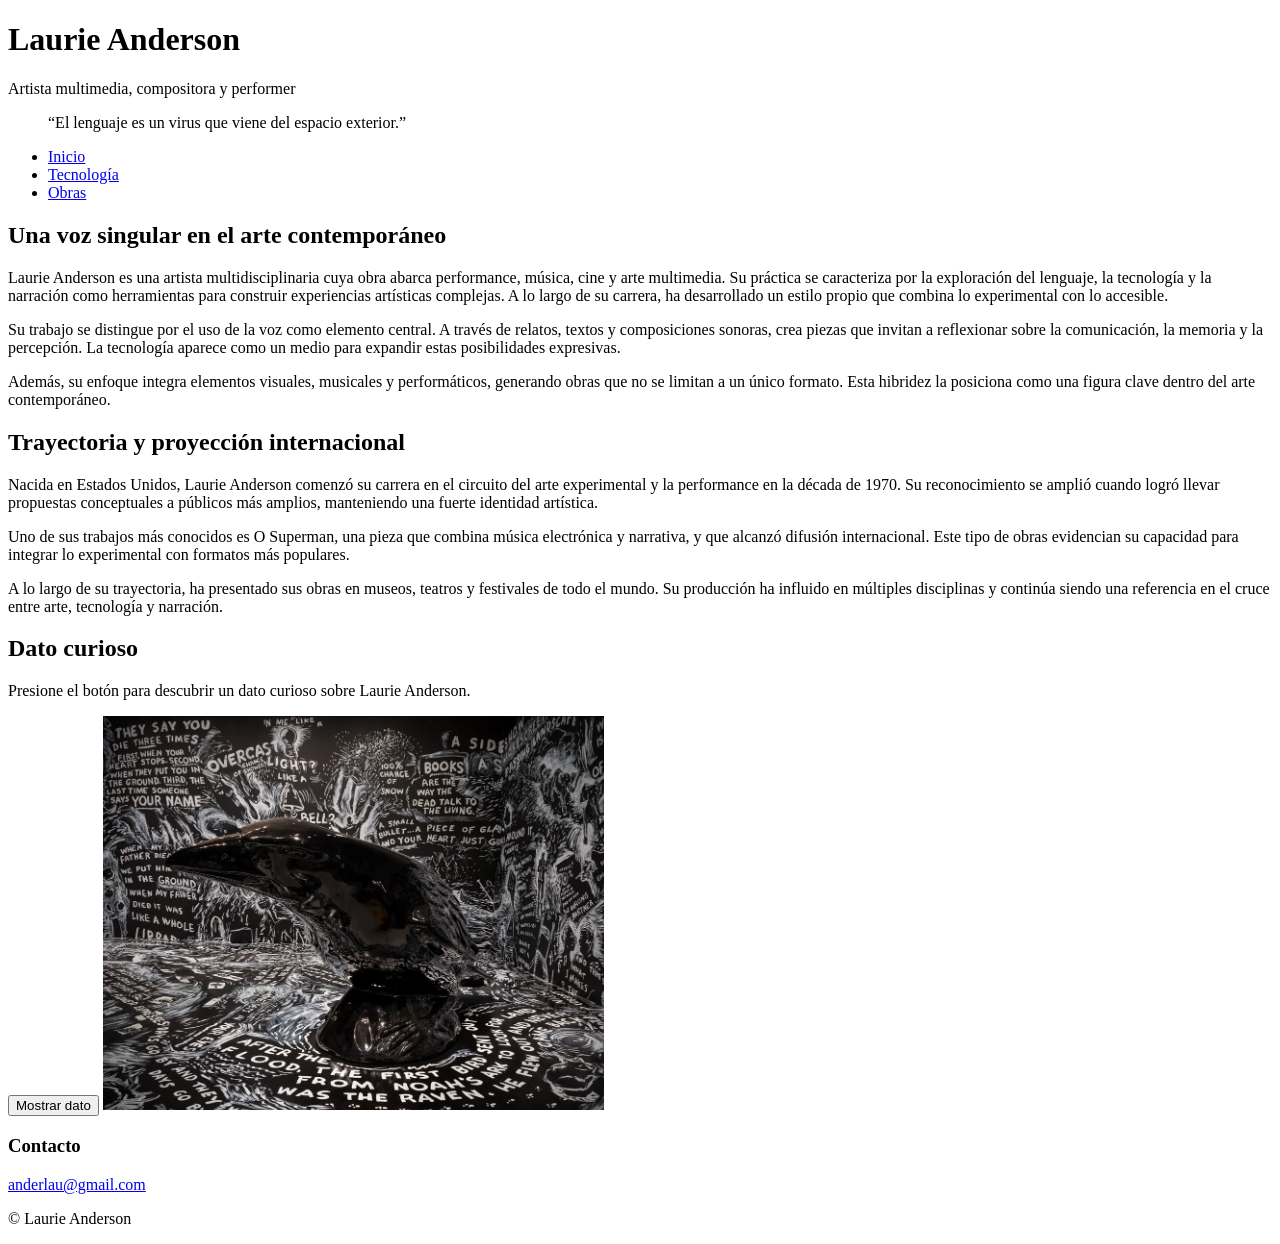
==== index.html @ 85d1b0fb "Carga inicial del código anterior Se utilizó como base la página anterior ya que mantiene el tema, s" ====
<!DOCTYPE html>
<html lang="es">

<head>

    <meta charset="UTF-8">

    <title>Laurie Anderson | Inicio</title>

    <link rel="preconnect" href="https://fonts.googleapis.com">
    <link rel="preconnect" href="https://fonts.gstatic.com" crossorigin>
    <link href="https://fonts.googleapis.com/css2?family=Abel&display=swap" rel="stylesheet">

    <link rel="stylesheet" href="css/styles.css">

</head>
<!--Conector de java a html-->
<body>
    <div class="contenedor">

<div class="banner">

    <h1>Laurie Anderson</h1>

    <p class="subtitulo">
        Artista multimedia, compositora y performer
    </p>

    <blockquote> <!--Consejo de la IA-->

    “El lenguaje es un virus que viene del espacio exterior.” <br>

    </blockquote>

</div>

<!--Menú de navegación-->
<nav> 

    <ul>

    <li><a href="index.html">Inicio</a></li>

    <li><a href="tecnologias.html">Tecnología</a></li>

    <li><a href="obras.html">Obras</a></li>

    </ul>

</nav>

<main>

    <section class="columnas"> <!--para el css--> 

        <article>

        <h2>Una voz singular en el arte contemporáneo</h2>

        <p>Laurie Anderson es una artista multidisciplinaria cuya obra abarca performance, música, cine y arte multimedia. Su práctica se caracteriza por la exploración del lenguaje, la tecnología y la narración como herramientas para construir experiencias artísticas complejas. A lo largo de su carrera, ha desarrollado un estilo propio que combina lo experimental con lo accesible.</p>

        <p>Su trabajo se distingue por el uso de la voz como elemento central. A través de relatos, textos y composiciones sonoras, crea piezas que invitan a reflexionar sobre la comunicación, la memoria y la percepción. La tecnología aparece como un medio para expandir estas posibilidades expresivas.</p>

        <p>Además, su enfoque integra elementos visuales, musicales y performáticos, generando obras que no se limitan a un único formato. Esta hibridez la posiciona como una figura clave dentro del arte contemporáneo.</p>

        </article>

<article>

<h2>Trayectoria y proyección internacional</h2>

<p>Nacida en Estados Unidos, Laurie Anderson comenzó su carrera en el circuito del arte experimental y la performance en la década de 1970. Su reconocimiento se amplió cuando logró llevar propuestas conceptuales a públicos más amplios, manteniendo una fuerte identidad artística.</p>

<p>Uno de sus trabajos más conocidos es O Superman, una pieza que combina música electrónica y narrativa, y que alcanzó difusión internacional. Este tipo de obras evidencian su capacidad para integrar lo experimental con formatos más populares.</p>

<p>A lo largo de su trayectoria, ha presentado sus obras en museos, teatros y festivales de todo el mundo. Su producción ha influido en múltiples disciplinas y continúa siendo una referencia en el cruce entre arte, tecnología y narración.</p>

</article>

<article>

<h2>Dato curioso</h2> <!--Buscar el dato-->

<p id="dato"> <!--conector de java a html-->
Presione el botón para descubrir un dato curioso sobre Laurie Anderson.
</p>

<button id="nuevoDato"> <!--Contenedor a parte? probar-->
Mostrar dato
</button>

<img id="andersonimagen" src="img/anderson-10.png" alt="Laurie Anderson"> <!--la imagen base + id del java-->

</article>

</section>

</main>

<footer>

    <div class="contacto-footer"> <!--para el css-->

        <div class="contacto">

            <h3>Contacto</h3>

            <a href="mailto:anderlau@gmail.com">
                anderlau@gmail.com
            </a>

        </div>


        <p class="copyright">
            © Laurie Anderson
        </p>

    </div>

</footer>

    <script src="js/script.js"></script>
    </body>
    </html>
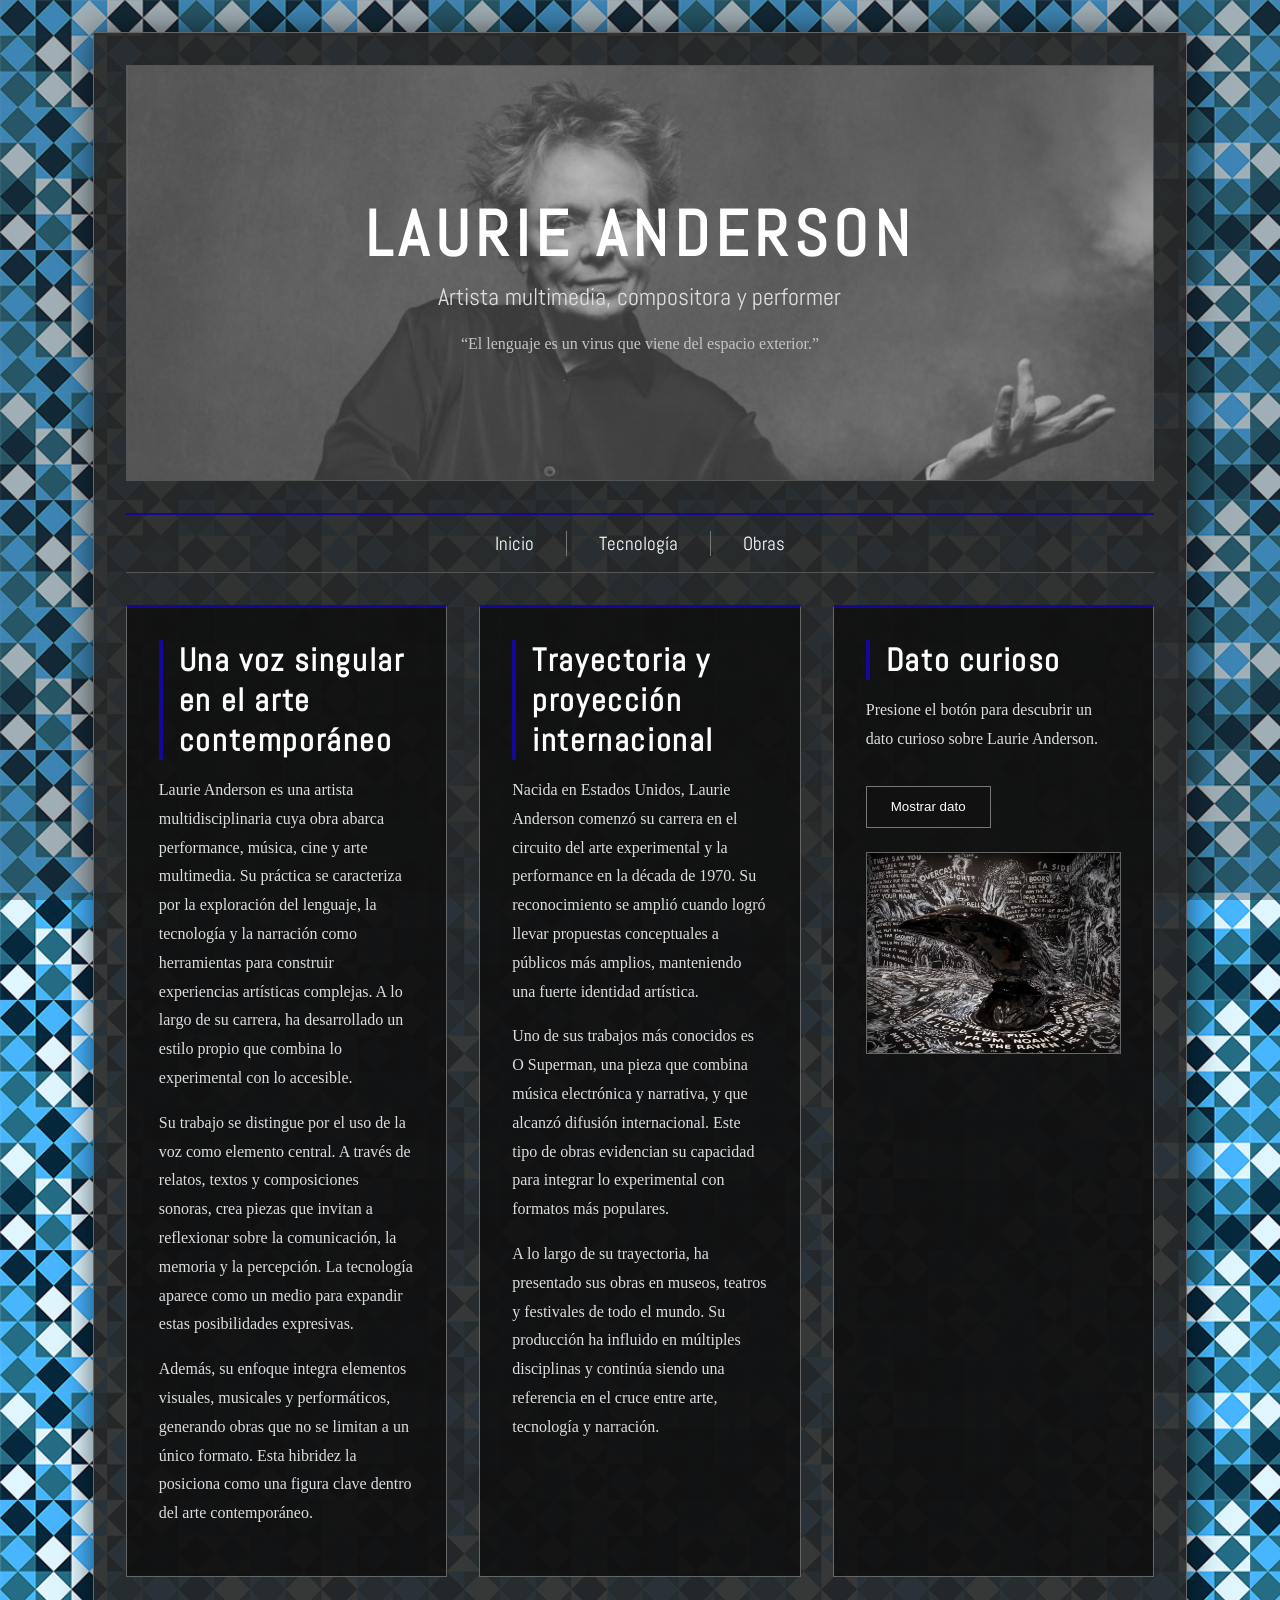
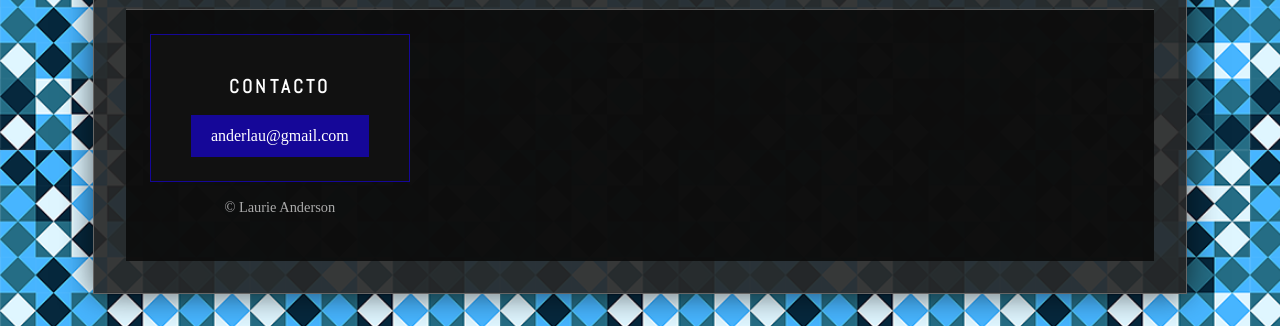
==== commit a6a7da27: "Corrección del CSS y de ubicación del HTML Unifiqué los 3 archivos CSS en uno solo, linkee los 3 HTM" ====
--- a/index.html
+++ b/index.html
@@ -7,119 +7,112 @@
 
     <title>Laurie Anderson | Inicio</title>
 
+    <!--Estilos de fuentes-->
     <link rel="preconnect" href="https://fonts.googleapis.com">
     <link rel="preconnect" href="https://fonts.gstatic.com" crossorigin>
     <link href="https://fonts.googleapis.com/css2?family=Abel&display=swap" rel="stylesheet">
 
-    <link rel="stylesheet" href="css/styles.css">
+    <!--Hoja de estilos CSS-->
+    <link rel="stylesheet" href="css/style.css">
 
 </head>
-<!--Conector de java a html-->
-<body>
+
+<!-- Conector de java a html -->
+<body class="inicio">
+
     <div class="contenedor">
 
-<div class="banner">
+       <!--Banner-->
+        <div class="banner">
 
-    <h1>Laurie Anderson</h1>
+            <h1>Laurie Anderson</h1>
 
-    <p class="subtitulo">
-        Artista multimedia, compositora y performer
-    </p>
+            <p class="subtitulo">Artista multimedia, compositora y performer</p>
 
-    <blockquote> <!--Consejo de la IA-->
-
-    “El lenguaje es un virus que viene del espacio exterior.” <br>
-
-    </blockquote>
-
-</div>
-
-<!--Menú de navegación-->
-<nav> 
-
-    <ul>
-
-    <li><a href="index.html">Inicio</a></li>
-
-    <li><a href="tecnologias.html">Tecnología</a></li>
-
-    <li><a href="obras.html">Obras</a></li>
-
-    </ul>
-
-</nav>
-
-<main>
-
-    <section class="columnas"> <!--para el css--> 
-
-        <article>
-
-        <h2>Una voz singular en el arte contemporáneo</h2>
-
-        <p>Laurie Anderson es una artista multidisciplinaria cuya obra abarca performance, música, cine y arte multimedia. Su práctica se caracteriza por la exploración del lenguaje, la tecnología y la narración como herramientas para construir experiencias artísticas complejas. A lo largo de su carrera, ha desarrollado un estilo propio que combina lo experimental con lo accesible.</p>
-
-        <p>Su trabajo se distingue por el uso de la voz como elemento central. A través de relatos, textos y composiciones sonoras, crea piezas que invitan a reflexionar sobre la comunicación, la memoria y la percepción. La tecnología aparece como un medio para expandir estas posibilidades expresivas.</p>
-
-        <p>Además, su enfoque integra elementos visuales, musicales y performáticos, generando obras que no se limitan a un único formato. Esta hibridez la posiciona como una figura clave dentro del arte contemporáneo.</p>
-
-        </article>
-
-<article>
-
-<h2>Trayectoria y proyección internacional</h2>
-
-<p>Nacida en Estados Unidos, Laurie Anderson comenzó su carrera en el circuito del arte experimental y la performance en la década de 1970. Su reconocimiento se amplió cuando logró llevar propuestas conceptuales a públicos más amplios, manteniendo una fuerte identidad artística.</p>
-
-<p>Uno de sus trabajos más conocidos es O Superman, una pieza que combina música electrónica y narrativa, y que alcanzó difusión internacional. Este tipo de obras evidencian su capacidad para integrar lo experimental con formatos más populares.</p>
-
-<p>A lo largo de su trayectoria, ha presentado sus obras en museos, teatros y festivales de todo el mundo. Su producción ha influido en múltiples disciplinas y continúa siendo una referencia en el cruce entre arte, tecnología y narración.</p>
-
-</article>
-
-<article>
-
-<h2>Dato curioso</h2> <!--Buscar el dato-->
-
-<p id="dato"> <!--conector de java a html-->
-Presione el botón para descubrir un dato curioso sobre Laurie Anderson.
-</p>
-
-<button id="nuevoDato"> <!--Contenedor a parte? probar-->
-Mostrar dato
-</button>
-
-<img id="andersonimagen" src="img/anderson-10.png" alt="Laurie Anderson"> <!--la imagen base + id del java-->
-
-</article>
-
-</section>
-
-</main>
-
-<footer>
-
-    <div class="contacto-footer"> <!--para el css-->
-
-        <div class="contacto">
-
-            <h3>Contacto</h3>
-
-            <a href="mailto:anderlau@gmail.com">
-                anderlau@gmail.com
-            </a>
+            <!--Consejo de la IA-->
+            <blockquote> “El lenguaje es un virus que viene del espacio exterior.” <br></blockquote>
 
         </div>
 
+        <!-- Menú de navegación -->
+        <nav>
 
-        <p class="copyright">
-            © Laurie Anderson
-        </p>
+            <ul>
+                <li><a href="index.html">Inicio</a></li>
+                <li><a href="tecnologias.html">Tecnología</a></li>
+                <li><a href="obras.html">Obras</a></li>
+            </ul>
+
+        </nav>
+
+        <main>
+
+             <!-- para el css -->
+            <section class="columnas">
+
+                <article>
+
+                    <h2>Una voz singular en el arte contemporáneo</h2>
+
+                    <p>Laurie Anderson es una artista multidisciplinaria cuya obra abarca performance, música, cine y arte multimedia. Su práctica se caracteriza por la exploración del lenguaje, la tecnología y la narración como herramientas para construir experiencias artísticas complejas. A lo largo de su carrera, ha desarrollado un estilo propio que combina lo experimental con lo accesible.</p>
+                    <p> Su trabajo se distingue por el uso de la voz como elemento central. A través de relatos, textos y composiciones sonoras, crea piezas que invitan a reflexionar sobre la comunicación, la memoria y la percepción. La tecnología aparece como un medio para expandir estas posibilidades expresivas.</p>
+                    <p>Además, su enfoque integra elementos visuales, musicales y performáticos, generando obras que no se limitan a un único formato. Esta hibridez la posiciona como una figura clave dentro del arte contemporáneo.</p>
+
+                </article>
+
+                <article>
+
+                    <h2>Trayectoria y proyección internacional</h2>
+
+                    <p>Nacida en Estados Unidos, Laurie Anderson comenzó su carrera en el circuito del arte experimental y la performance en la década de 1970. Su reconocimiento se amplió cuando logró llevar propuestas conceptuales a públicos más amplios, manteniendo una fuerte identidad artística.</p>
+                    <p> Uno de sus trabajos más conocidos es O Superman, una pieza que combina música electrónica y narrativa, y que alcanzó difusión internacional. Este tipo de obras evidencian su capacidad para integrar lo experimental con formatos más populares.</p>
+                    <p>A lo largo de su trayectoria, ha presentado sus obras en museos, teatros y festivales de todo el mundo. Su producción ha influido en múltiples disciplinas y continúa siendo una referencia en el cruce entre arte, tecnología y narración.</p>
+
+                </article>
+
+                <article>
+
+                    <h2>Dato curioso</h2>
+
+                   <!-- conector de java a html -->
+                    <p id="dato">Presione el botón para descubrir un dato curioso sobre Laurie Anderson.</p>
+
+                    <button id="nuevoDato">Mostrar dato</button>
+
+                    <!-- la imagen base + id del java -->
+                    <img id="andersonimagen" src="img/anderson-10.png" alt="Laurie Anderson">
+
+                </article>
+
+            </section>
+
+        </main>
+
+        <footer>
+
+            <!--Pie de página-->
+            <div class="contacto-footer">
+                <!-- para el css -->
+
+                <div class="contacto">
+
+                    <h3>Contacto</h3>
+
+                    <a href="mailto:anderlau@gmail.com">anderlau@gmail.com</a>
+
+                </div>
+
+                <p class="copyright">© Laurie Anderson</p>
+
+            </div>
+
+        </footer>
 
     </div>
 
-</footer>
+    <!--Link al JS-->
+    <script src="js/script.js"></script> 
 
-    <script src="js/script.js"></script>
-    </body>
-    </html> +</body>
+
+</html>
--- a/css/style.css
+++ b/css/style.css
@@ -0,0 +1,576 @@
+/*=========================================
+    CONFIGURACIÓN GENERAL
+=========================================*/
+
+* {
+    margin: 0;
+    padding: 0;
+    box-sizing: border-box;
+}
+
+
+/*=========================================
+    BODY
+=========================================*/
+
+body {
+    display: flex;
+    justify-content: center;
+    padding: 2rem;
+    min-height: 100vh;
+    color: white;
+    background-image: url("../img/fondo.png");
+    background-repeat: repeat;
+    background-size: 250px;
+    position: relative;
+}
+
+
+/* Capa gris translúcida sobre el fondo */
+
+body::before {
+    content: "";
+    position: fixed;
+    inset: 0;
+    background: rgba(45, 45, 45, .35);
+    z-index: 0;
+}
+
+
+/*=========================================
+    CONTENEDOR GENERAL
+=========================================*/
+
+.contenedor {
+    width: 90%;
+    max-width: 1400px;
+    background: rgba(40, 40, 40, .92);
+    padding: 2rem;
+    position: relative;
+    z-index: 1;
+    border: 1px solid #666;
+    box-shadow: 0 0 30px rgba(0, 0, 0, .6);
+}
+
+
+/*=========================================
+    BANNER
+=========================================*/
+
+.banner {
+    background-size: cover;
+    background-position: center 15%;
+    height: 26rem;
+    display: flex;
+    flex-direction: column;
+    justify-content: center;
+    align-items: center;
+    text-align: center;
+    margin-bottom: 2rem;
+    position: relative;
+    overflow: hidden;
+    border: 1px solid #555;
+}
+
+
+/* Banner de Inicio */
+
+.inicio .banner {
+    background-image: url("../img/anderson.jpg");
+}
+
+
+/* Banner de Obras */
+
+.obras .banner {
+    background-image: url("../img/anderson-6.jpg");
+}
+
+
+/* Banner de Tecnologías */
+
+.tecnologia .banner {
+    background-image: url("../img/anderson-4.png");
+}
+
+
+.banner::before {
+    content: "";
+    position: absolute;
+    inset: 0;
+    background: rgba(122, 122, 122, .45);
+    z-index: 0;
+}
+
+
+.banner h1,
+.banner p {
+    position: relative;
+    z-index: 1;
+}
+
+
+.banner h1 {
+    font-family: "Abel", sans-serif;
+    font-size: 4rem;
+    letter-spacing: .4rem;
+    text-transform: uppercase;
+}
+
+
+.banner .subtitulo {
+    font-family: "Abel", sans-serif;
+    font-size: 1.5rem;
+}
+
+
+/*=========================================
+    MENÚ DE NAVEGACIÓN
+=========================================*/
+
+nav {
+    margin-bottom: 2rem;
+    border-top: 2px solid #150798;
+    border-bottom: 1px solid #555;
+    padding: 1rem 0;
+}
+
+
+nav ul {
+    list-style: none;
+    display: flex;
+    justify-content: center;
+}
+
+
+nav li {
+    padding: 0 2rem;
+    border-right: 1px solid #777;
+}
+
+
+/* Saca la línea del último elemento */
+
+nav li:last-child {
+    border-right: none;
+}
+
+
+nav a {
+    text-decoration: none;
+    color: white;
+    font-family: "Abel", sans-serif;
+    font-size: 1.2rem;
+    transition: .3s;
+}
+
+
+/*=========================================
+    TÍTULOS
+=========================================*/
+
+h2 {
+    font-family: "Abel", sans-serif;
+    color: white;
+    font-size: 2rem;
+    letter-spacing: .1rem;
+    margin-bottom: 1rem;
+    border-left: 4px solid #150798;
+    padding-left: 1rem;
+}
+
+
+h3 {
+    font-family: "Abel", sans-serif;
+    color: white;
+    margin-top: 1rem;
+    margin-bottom: .5rem;
+}
+
+
+/*=========================================
+    PÁRRAFOS
+=========================================*/
+
+p {
+    line-height: 1.8;
+    margin-bottom: 1rem;
+    color: #ddd;
+}
+
+
+/*=========================================
+    BOTONES
+=========================================*/
+
+button {
+    margin-top: 1rem;
+    background: #111;
+    color: white;
+    border: 1px solid #777;
+    padding: .8rem 1.5rem;
+    cursor: pointer;
+    transition: .3s;
+}
+
+
+button:hover {
+    background: #150798;
+    border-color: #150798;
+}
+
+
+/*=========================================
+    PÁGINA DE INICIO
+=========================================*/
+
+.columnas {
+    display: flex;
+    flex-direction: row;
+    gap: 2rem;
+    margin-bottom: 2rem;
+}
+
+
+.columnas article {
+    flex: 1;
+    background: rgba(15, 15, 15, .85);
+    padding: 2rem;
+    border: 1px solid #666;
+    border-top: 3px solid #150798;
+    min-width: 0;
+}
+
+
+#andersonimagen {
+    width: 100%;
+    margin-top: 1.5rem;
+    border: 1px solid #666;
+}
+
+
+/*=========================================
+    PÁGINA DE OBRAS
+=========================================*/
+
+.introduccion {
+    background: rgba(15, 15, 15, .85);
+    border: 1px solid #666;
+    border-top: 3px solid #150798;
+    padding: 2rem;
+    margin-bottom: 2rem;
+}
+
+
+/* Galería */
+
+#galeria {
+    display: grid;
+    grid-template-columns: repeat(4, 1fr);
+    gap: 2rem;
+    margin-top: 2rem;
+}
+
+
+/* Tarjetas */
+
+.obra {
+    background: rgba(15, 15, 15, .85);
+    padding: 1.5rem;
+    border: 1px solid #666;
+    border-top: 3px solid #150798;
+}
+
+
+/* Imágenes de las obras */
+
+.obra img {
+    width: 100%;
+    height: 250px;
+    object-fit: cover;
+    display: block;
+    margin-bottom: 1rem;
+}
+
+
+/* Títulos de las obras */
+
+.obra h3 {
+    font-family: "Abel", sans-serif;
+    font-size: 1.6rem;
+    color: white;
+    margin-bottom: 1rem;
+}
+
+
+/* Botón cambiar diseño */
+
+#btnDiseno {
+    margin-top: 2rem;
+    margin-bottom: 2.5rem;
+}
+
+
+/*=========================================
+    CAMBIO DE DISEÑO DE GALERÍA
+    JAVASCRIPT
+=========================================*/
+
+.galeriaGrande .tarjeta {
+    width: 420px;
+}
+
+
+.galeriaGrande .tarjeta img {
+    height: 420px;
+    object-fit: cover;
+}
+
+
+/* Diseño de lista */
+
+#galeria.lista {
+    display: flex;
+    flex-direction: column;
+}
+
+
+#galeria.lista .obra {
+    display: flex;
+    gap: 2rem;
+    align-items: center;
+}
+
+
+#galeria.lista .obra img {
+    width: 250px;
+}
+
+
+/*=========================================
+    PÁGINA DE TECNOLOGÍA
+=========================================*/
+
+.contenido {
+    display: grid;
+    grid-template-columns: 2fr 1fr;
+    gap: 2rem;
+    margin-bottom: 2rem;
+}
+
+.contenido article {
+    background: rgba(15, 15, 15, .85);
+    padding: 2rem;
+    border: 1px solid #666;
+    border-top: 3px solid #150798;
+}
+
+.principal {
+    grid-column: 1;
+    grid-row: 1;
+}
+
+.secundario {
+    grid-column: 2;
+    grid-row: 1;
+}
+
+.ancho {
+    grid-column: 1 / 3;
+    grid-row: 2;
+}
+
+.ancho2 {
+    grid-column: 1 / 3;
+    grid-row: 3;
+}
+
+
+/*=========================================
+    IMÁGENES DE LOS ARTICLES
+=========================================*/
+
+article img {
+    width: 100%;
+    margin: 1.5rem 0;
+    border: 1px solid #555;
+    display: block;
+}
+
+
+/*=========================================
+    LATERAL - TECNOLOGÍA
+=========================================*/
+
+.lateral {
+    background: rgba(15, 15, 15, .85);
+    padding: 2rem;
+    border: 1px solid #666;
+    border-top: 3px solid #150798;
+    display: grid;
+    grid-template-columns: 2fr 1fr;
+    gap: 2rem;
+    align-items: start;
+}
+
+.lateral h2 {
+    grid-column: 1 / 3;
+}
+
+.lateral ul {
+    margin-top: 1rem;
+    padding-left: 1.5rem;
+    line-height: 2;
+}
+
+.lateral li {
+    font-size: 1.25rem;
+    line-height: 2.2;
+    color: #ddd;
+}
+
+.lateral img {
+    width: 100%;
+    max-width: 380px;
+    justify-self: center;
+    align-self: center;
+    margin-top: 1rem;
+}
+
+.lateral blockquote {
+    grid-column: 2;
+    margin-top: 1rem;
+    text-align: center;
+}
+
+
+/*=========================================
+    LATERAL - TECNOLOGÍA
+=========================================*/
+
+.lateral {
+    background: rgba(15, 15, 15, .85);
+    padding: 2rem;
+    border: 1px solid #666;
+    border-top: 3px solid #150798;
+    display: grid;
+    grid-template-columns: 2fr 1fr;
+    gap: 2rem;
+    align-items: start;
+}
+
+
+.lateral h2 {
+    grid-column: 1 / 3;
+}
+
+
+.lateral ul {
+    margin-top: 1rem;
+    padding-left: 1.5rem;
+    line-height: 2;
+}
+
+
+.lateral li {
+    font-size: 1.25rem;
+    line-height: 2.2;
+    color: #ddd;
+}
+
+
+.lateral img {
+    width: 100%;
+    max-width: 380px;
+    justify-self: center;
+    align-self: center;
+    margin-top: 1rem;
+}
+
+
+.lateral blockquote {
+    grid-column: 2;
+    margin-top: 1rem;
+    text-align: center;
+}
+
+
+/*=========================================
+    FOOTER
+=========================================*/
+
+footer {
+    display: flex;
+    align-items: center;
+    gap: 2rem;
+    margin-top: 2rem;
+    background: rgba(10, 10, 10, .9);
+    border-top: 1px solid #555;
+    padding: 1.5rem;
+}
+
+
+/* Contenedor del contacto */
+
+.contacto-footer {
+    display: flex;
+    flex-direction: column;
+    align-items: center;
+    gap: .8rem;
+}
+
+
+/* Caja de contacto */
+
+.contacto {
+    width: 260px;
+    padding: 1.5rem;
+    background: #111;
+    border: 1px solid #150798;
+    text-align: center;
+}
+
+
+.contacto h3 {
+    font-family: "Abel", sans-serif;
+    color: white;
+    letter-spacing: .2rem;
+    text-transform: uppercase;
+    margin-bottom: 1rem;
+}
+
+
+/* Botón de mail */
+
+.contacto a {
+    display: inline-block;
+    padding: .7rem 1.2rem;
+    background: #150798;
+    color: white;
+    text-decoration: none;
+    border: 1px solid #150798;
+    transition: .3s;
+}
+
+
+.contacto a:hover {
+    background: white;
+    color: #150798;
+}
+
+
+/* Copyright */
+
+.copyright {
+    color: #aaa;
+    font-size: .9rem;
+    text-align: center;
+}
+
+
+/* Contenido adicional del footer */
+
+.info-footer {
+    flex: 1;
+    text-align: center;
+}
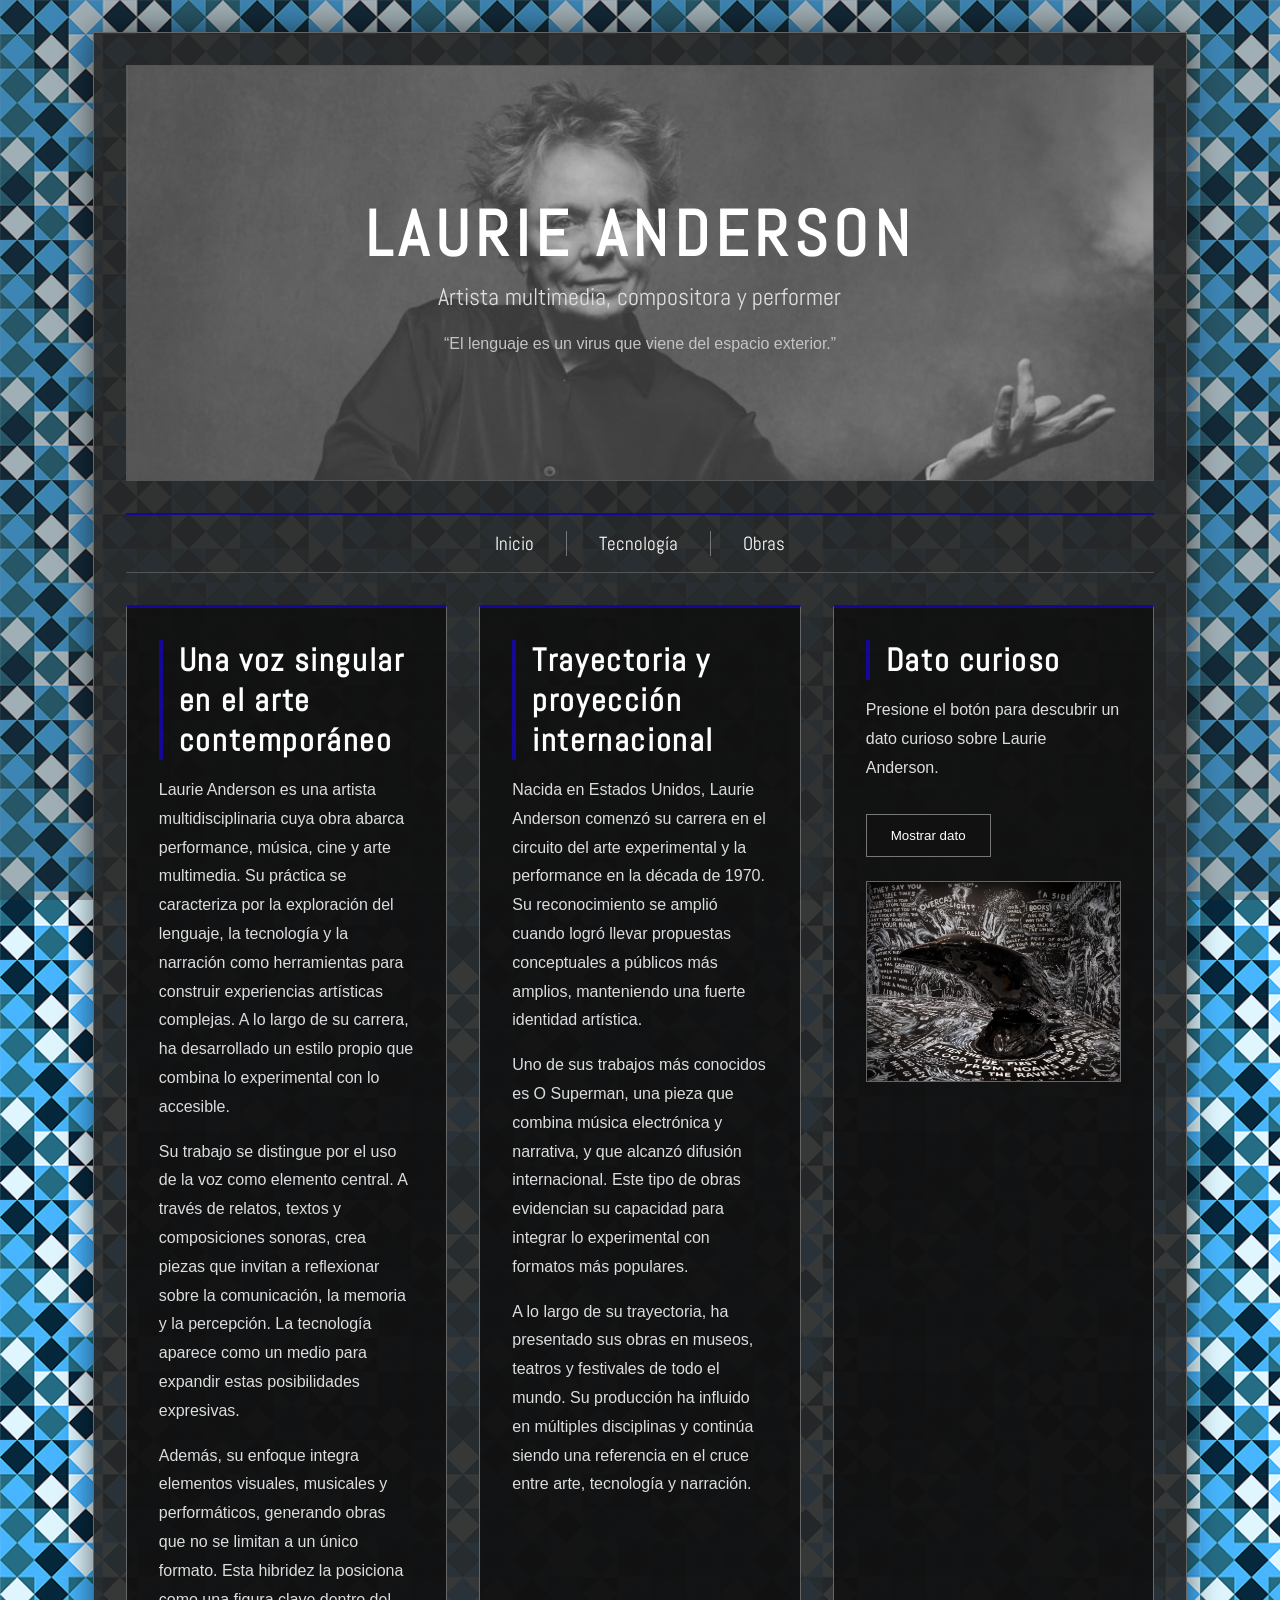
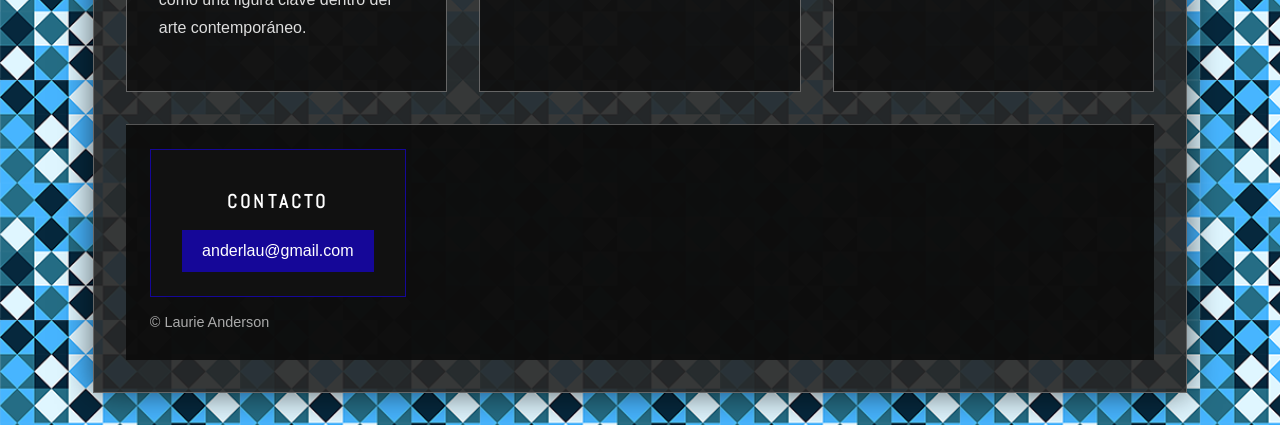
==== commit 981d58b1: "Corrección de CSS Corrección del CSS acorde a la consigna" ====
--- a/index.html
+++ b/index.html
@@ -20,19 +20,21 @@
 <!-- Conector de java a html -->
 <body class="inicio">
 
-    <div class="contenedor">
+     <div class="contenedor">
 
        <!--Banner-->
-        <div class="banner">
+        <header> 
+            <div class="banner">
 
-            <h1>Laurie Anderson</h1>
+                <h1>Laurie Anderson</h1>
 
-            <p class="subtitulo">Artista multimedia, compositora y performer</p>
+                <p class="subtitulo">Artista multimedia, compositora y performer</p>
 
-            <!--Consejo de la IA-->
-            <blockquote> “El lenguaje es un virus que viene del espacio exterior.” <br></blockquote>
+                <!--Consejo de la IA-->
+                <blockquote> “El lenguaje es un virus que viene del espacio exterior.” <br></blockquote>
 
-        </div>
+            </div>
+        </header>
 
         <!-- Menú de navegación -->
         <nav>
--- a/css/style.css
+++ b/css/style.css
@@ -1,3 +1,4 @@
+
 /*=========================================
     CONFIGURACIÓN GENERAL
 =========================================*/
@@ -8,48 +9,42 @@
     box-sizing: border-box;
 }
 
-
-/*=========================================
-    BODY
-=========================================*/
+/* BODY */
 
 body {
     display: flex;
     justify-content: center;
     padding: 2rem;
     min-height: 100vh;
+    font-family: Arial, Helvetica, sans-serif;
     color: white;
     background-image: url("../img/fondo.png");
     background-repeat: repeat;
-    background-size: 250px;
+    background-size: 15rem;
     position: relative;
 }
 
-
-/* Capa gris translúcida sobre el fondo */
+/* Capa oscura sobre el fondo */
 
 body::before {
     content: "";
     position: fixed;
     inset: 0;
-    background: rgba(45, 45, 45, .35);
+    background: rgba(45, 45, 45, 0.35);
     z-index: 0;
 }
 
-
-/*=========================================
-    CONTENEDOR GENERAL
-=========================================*/
+/* CONTENEDOR PRINCIPAL */
 
 .contenedor {
     width: 90%;
-    max-width: 1400px;
-    background: rgba(40, 40, 40, .92);
+    max-width: 90rem;
+    background: rgba(40, 40, 40, 0.92);
     padding: 2rem;
     position: relative;
     z-index: 1;
     border: 1px solid #666;
-    box-shadow: 0 0 30px rgba(0, 0, 0, .6);
+    box-shadow: 0 0 2rem rgba(0, 0, 0, 0.6);
 }
 
 
@@ -73,35 +68,33 @@
 }
 
 
-/* Banner de Inicio */
+/* Imagen diferente según la página */
 
 .inicio .banner {
     background-image: url("../img/anderson.jpg");
 }
 
-
-/* Banner de Obras */
-
 .obras .banner {
     background-image: url("../img/anderson-6.jpg");
 }
 
-
-/* Banner de Tecnologías */
-
 .tecnologia .banner {
     background-image: url("../img/anderson-4.png");
 }
 
+
+/* Capa sobre la imagen del banner */
 
 .banner::before {
     content: "";
     position: absolute;
     inset: 0;
-    background: rgba(122, 122, 122, .45);
+    background: rgba(122, 122, 122, 0.45);
     z-index: 0;
 }
 
+
+/* Texto del banner */
 
 .banner h1,
 .banner p {
@@ -109,15 +102,13 @@
     z-index: 1;
 }
 
-
 .banner h1 {
     font-family: "Abel", sans-serif;
     font-size: 4rem;
-    letter-spacing: .4rem;
+    letter-spacing: 0.4rem;
     text-transform: uppercase;
 }
 
-
 .banner .subtitulo {
     font-family: "Abel", sans-serif;
     font-size: 1.5rem;
@@ -125,7 +116,7 @@
 
 
 /*=========================================
-    MENÚ DE NAVEGACIÓN
+    NAVEGACIÓN
 =========================================*/
 
 nav {
@@ -135,33 +126,31 @@
     padding: 1rem 0;
 }
 
-
 nav ul {
     list-style: none;
     display: flex;
     justify-content: center;
 }
-
 
 nav li {
     padding: 0 2rem;
     border-right: 1px solid #777;
 }
 
-
-/* Saca la línea del último elemento */
-
 nav li:last-child {
     border-right: none;
 }
 
-
 nav a {
     text-decoration: none;
     color: white;
     font-family: "Abel", sans-serif;
     font-size: 1.2rem;
-    transition: .3s;
+    transition: 0.3s;
+}
+
+nav a:hover {
+    color: #150798;
 }
 
 
@@ -173,18 +162,17 @@
     font-family: "Abel", sans-serif;
     color: white;
     font-size: 2rem;
-    letter-spacing: .1rem;
+    letter-spacing: 0.1rem;
     margin-bottom: 1rem;
     border-left: 4px solid #150798;
     padding-left: 1rem;
 }
 
-
 h3 {
     font-family: "Abel", sans-serif;
     color: white;
     margin-top: 1rem;
-    margin-bottom: .5rem;
+    margin-bottom: 0.5rem;
 }
 
 
@@ -208,9 +196,9 @@
     background: #111;
     color: white;
     border: 1px solid #777;
-    padding: .8rem 1.5rem;
+    padding: 0.8rem 1.5rem;
     cursor: pointer;
-    transition: .3s;
+    transition: 0.3s;
 }
 
 
@@ -231,16 +219,14 @@
     margin-bottom: 2rem;
 }
 
-
 .columnas article {
     flex: 1;
-    background: rgba(15, 15, 15, .85);
+    background: rgba(15, 15, 15, 0.85);
     padding: 2rem;
     border: 1px solid #666;
     border-top: 3px solid #150798;
     min-width: 0;
 }
-
 
 #andersonimagen {
     width: 100%;
@@ -253,57 +239,35 @@
     PÁGINA DE OBRAS
 =========================================*/
 
-.introduccion {
-    background: rgba(15, 15, 15, .85);
-    border: 1px solid #666;
-    border-top: 3px solid #150798;
-    padding: 2rem;
-    margin-bottom: 2rem;
-}
-
-
-/* Galería */
-
 #galeria {
-    display: grid;
-    grid-template-columns: repeat(4, 1fr);
+    display: flex;
+    flex-wrap: wrap;
     gap: 2rem;
     margin-top: 2rem;
 }
 
-
-/* Tarjetas */
-
 .obra {
-    background: rgba(15, 15, 15, .85);
+    width: calc(25% - 1.5rem);
+    background: rgba(15, 15, 15, 0.85);
     padding: 1.5rem;
     border: 1px solid #666;
     border-top: 3px solid #150798;
 }
-
-
-/* Imágenes de las obras */
 
 .obra img {
     width: 100%;
-    height: 250px;
+    height: 15rem;
     object-fit: cover;
     display: block;
     margin-bottom: 1rem;
 }
 
-
-/* Títulos de las obras */
-
 .obra h3 {
     font-family: "Abel", sans-serif;
     font-size: 1.6rem;
     color: white;
     margin-bottom: 1rem;
 }
-
-
-/* Botón cambiar diseño */
 
 #btnDiseno {
     margin-top: 2rem;
@@ -312,38 +276,26 @@
 
 
 /*=========================================
-    CAMBIO DE DISEÑO DE GALERÍA
-    JAVASCRIPT
-=========================================*/
-
-.galeriaGrande .tarjeta {
-    width: 420px;
-}
-
-
-.galeriaGrande .tarjeta img {
-    height: 420px;
-    object-fit: cover;
-}
-
-
-/* Diseño de lista */
+    CAMBIO DE DISEÑO DE LA GALERÍA
+    Se activa desde obras.js
+=========================================*/
 
 #galeria.lista {
     display: flex;
     flex-direction: column;
 }
 
-
 #galeria.lista .obra {
+    width: 100%;
     display: flex;
     gap: 2rem;
     align-items: center;
 }
 
-
 #galeria.lista .obra img {
-    width: 250px;
+    width: 30%;
+    height: auto;
+    margin-bottom: 0;
 }
 
 
@@ -351,44 +303,26 @@
     PÁGINA DE TECNOLOGÍA
 =========================================*/
 
-.contenido {
-    display: grid;
-    grid-template-columns: 2fr 1fr;
+.tecnologia {
+    display: flex;
+    align-items: flex-start;
     gap: 2rem;
     margin-bottom: 2rem;
 }
 
+.contenido {
+    flex: 2;
+    display: flex;
+    flex-direction: column;
+    gap: 2rem;
+}
+
 .contenido article {
-    background: rgba(15, 15, 15, .85);
+    background: rgba(15, 15, 15, 0.85);
     padding: 2rem;
     border: 1px solid #666;
     border-top: 3px solid #150798;
 }
-
-.principal {
-    grid-column: 1;
-    grid-row: 1;
-}
-
-.secundario {
-    grid-column: 2;
-    grid-row: 1;
-}
-
-.ancho {
-    grid-column: 1 / 3;
-    grid-row: 2;
-}
-
-.ancho2 {
-    grid-column: 1 / 3;
-    grid-row: 3;
-}
-
-
-/*=========================================
-    IMÁGENES DE LOS ARTICLES
-=========================================*/
 
 article img {
     width: 100%;
@@ -399,22 +333,15 @@
 
 
 /*=========================================
-    LATERAL - TECNOLOGÍA
+    COLUMNA LATERAL
 =========================================*/
 
 .lateral {
-    background: rgba(15, 15, 15, .85);
+    flex: 1;
+    background: rgba(15, 15, 15, 0.85);
     padding: 2rem;
     border: 1px solid #666;
     border-top: 3px solid #150798;
-    display: grid;
-    grid-template-columns: 2fr 1fr;
-    gap: 2rem;
-    align-items: start;
-}
-
-.lateral h2 {
-    grid-column: 1 / 3;
 }
 
 .lateral ul {
@@ -431,146 +358,70 @@
 
 .lateral img {
     width: 100%;
-    max-width: 380px;
-    justify-self: center;
-    align-self: center;
     margin-top: 1rem;
 }
 
 .lateral blockquote {
-    grid-column: 2;
     margin-top: 1rem;
     text-align: center;
 }
 
 
 /*=========================================
-    LATERAL - TECNOLOGÍA
-=========================================*/
-
-.lateral {
-    background: rgba(15, 15, 15, .85);
-    padding: 2rem;
-    border: 1px solid #666;
-    border-top: 3px solid #150798;
-    display: grid;
-    grid-template-columns: 2fr 1fr;
-    gap: 2rem;
-    align-items: start;
-}
-
-
-.lateral h2 {
-    grid-column: 1 / 3;
-}
-
-
-.lateral ul {
-    margin-top: 1rem;
-    padding-left: 1.5rem;
-    line-height: 2;
-}
-
-
-.lateral li {
-    font-size: 1.25rem;
-    line-height: 2.2;
-    color: #ddd;
-}
-
-
-.lateral img {
-    width: 100%;
-    max-width: 380px;
-    justify-self: center;
-    align-self: center;
-    margin-top: 1rem;
-}
-
-
-.lateral blockquote {
-    grid-column: 2;
-    margin-top: 1rem;
-    text-align: center;
-}
-
-
-/*=========================================
     FOOTER
 =========================================*/
 
 footer {
     display: flex;
-    align-items: center;
-    gap: 2rem;
+    align-items: flex-start;
+    justify-content: flex-start;
     margin-top: 2rem;
-    background: rgba(10, 10, 10, .9);
+    background: rgba(10, 10, 10, 0.9);
     border-top: 1px solid #555;
     padding: 1.5rem;
 }
 
-
-/* Contenedor del contacto */
-
 .contacto-footer {
     display: flex;
     flex-direction: column;
-    align-items: center;
-    gap: .8rem;
-}
-
-
-/* Caja de contacto */
+    align-items: flex-start;
+    gap: 0.8rem;
+}
 
 .contacto {
-    width: 260px;
+    width: 16rem;
     padding: 1.5rem;
     background: #111;
     border: 1px solid #150798;
     text-align: center;
 }
 
-
 .contacto h3 {
     font-family: "Abel", sans-serif;
     color: white;
-    letter-spacing: .2rem;
+    letter-spacing: 0.2rem;
     text-transform: uppercase;
     margin-bottom: 1rem;
 }
 
-
-/* Botón de mail */
-
 .contacto a {
     display: inline-block;
-    padding: .7rem 1.2rem;
+    padding: 0.7rem 1.2rem;
     background: #150798;
     color: white;
     text-decoration: none;
     border: 1px solid #150798;
-    transition: .3s;
-}
-
+    transition: 0.3s;
+}
 
 .contacto a:hover {
     background: white;
     color: #150798;
 }
 
-
-/* Copyright */
-
 .copyright {
     color: #aaa;
-    font-size: .9rem;
-    text-align: center;
-}
-
-
-/* Contenido adicional del footer */
-
-.info-footer {
-    flex: 1;
-    text-align: center;
+    font-size: 0.9rem;
+    text-align: left;
+    margin-bottom: 0;
 }
